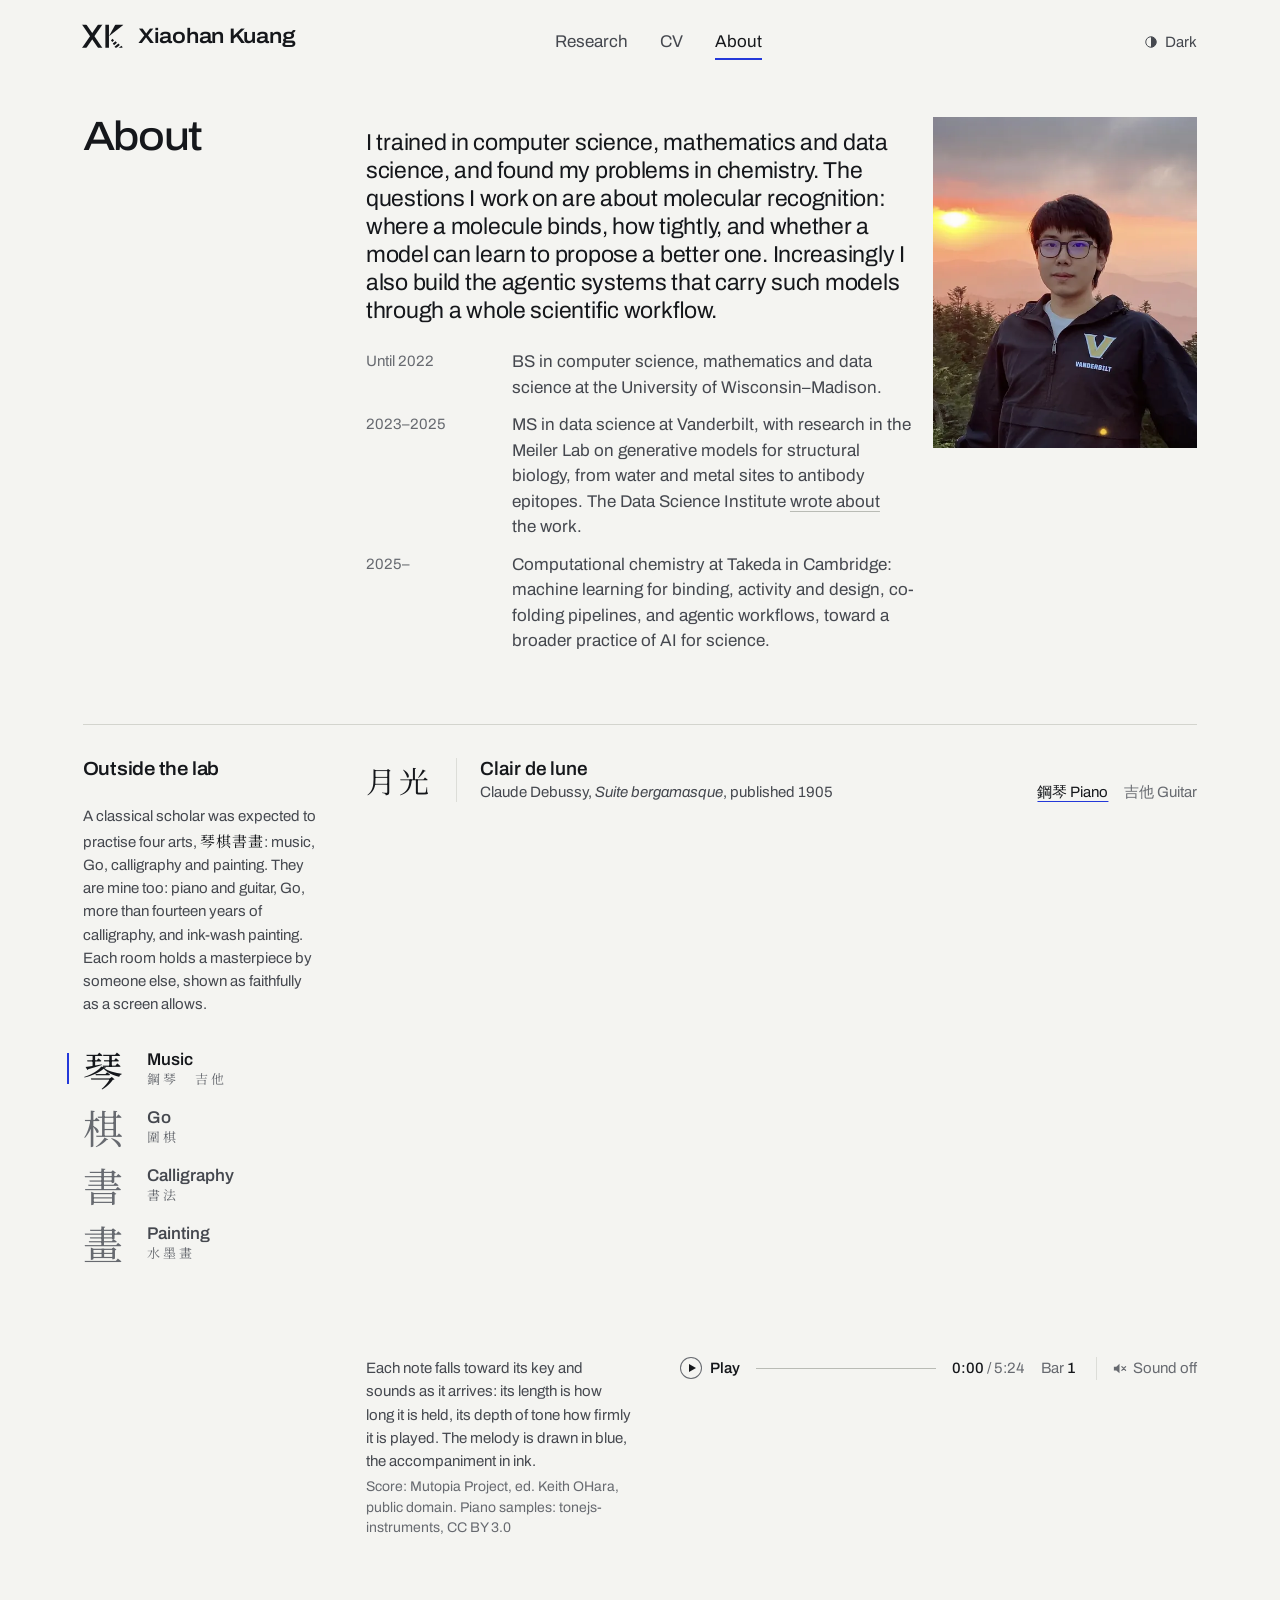
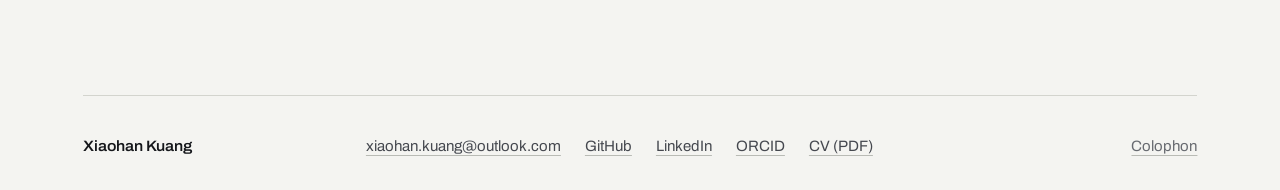
==== about/index.html @ 318b1294 "Redesign the site: editorial layout, research figures, and the 琴棋書畫 collection - Home: statement, cu" ====
<!doctype html>
<html lang="en">
<head>
<meta charset="utf-8">
<meta name="viewport" content="width=device-width, initial-scale=1">
<title>About · Xiaohan Kuang</title>
<meta name="description" content="About Xiaohan Kuang: from computer science and mathematics to computational chemistry and AI for science, and the arts outside the lab.">
<link rel="canonical" href="https://kuangxh9.github.io/about/">
<meta name="theme-color" content="#f4f4f1" media="(prefers-color-scheme: light)">
<meta name="theme-color" content="#101113" media="(prefers-color-scheme: dark)">
<meta property="og:type" content="website">
<meta property="og:title" content="About · Xiaohan Kuang">
<meta property="og:description" content="About Xiaohan Kuang: from computer science and mathematics to computational chemistry and AI for science, and the arts outside the lab.">
<meta property="og:url" content="https://kuangxh9.github.io/about/">
<meta property="og:image" content="https://kuangxh9.github.io/assets/img/og.png">
<meta name="twitter:card" content="summary_large_image">
<link rel="icon" href="../assets/img/favicon.svg" type="image/svg+xml">
<link rel="icon" href="../assets/img/favicon.ico" sizes="any">
<link rel="apple-touch-icon" href="../assets/img/apple-touch-icon.png">
<script>
  (function () {
    var q = /[?&]theme=(light|dark)/.exec(location.search), t = q && q[1];
    try { t = t || localStorage.getItem('theme'); } catch (e) {}
    if (t === 'light' || t === 'dark') document.documentElement.dataset.theme = t;
    if (!matchMedia('(prefers-reduced-motion: reduce)').matches) document.documentElement.classList.add('js-motion');
    setTimeout(function () { document.documentElement.classList.add('is-ready'); }, 1200);
  })();
</script>
<link rel="preconnect" href="https://fonts.googleapis.com">
<link rel="preconnect" href="https://fonts.gstatic.com" crossorigin>
<link rel="stylesheet" href="https://fonts.googleapis.com/css2?family=Archivo:ital,wdth,wght@0,62..125,100..900;1,62..125,100..900&display=swap">
<link rel="stylesheet" href="https://fonts.googleapis.com/css2?family=Noto+Serif+TC:wght@400;600&display=swap&text=%E3%80%80%E4%B9%8B%E4%BA%AD%E4%BA%BA%E4%BB%96%E5%85%89%E5%90%89%E5%9B%9B%E5%9B%9E%E5%9C%8D%E5%9C%96%E5%A2%A8%E5%A4%A7%E5%AE%AE%E5%AF%8C%E5%B1%80%E5%B1%85%E5%B1%B1%E5%B8%83%E5%BA%8F%E6%86%B6%E6%88%B0%E6%8B%89%E6%98%A5%E6%9B%B8%E6%9C%88%E6%A3%8B%E6%A9%9F%E6%B0%B4%E6%B3%95%E7%88%BE%E7%90%B4%E7%95%AB%E7%9A%84%E7%AC%AC%E7%BD%95%E8%80%B3%E8%98%AD%E8%B5%A4%E9%8B%BC%E9%98%BF%E9%9B%86">
<link rel="stylesheet" href="../assets/css/site.css">
</head>
<body class="page-about">
<a class="skip" href="#main">Skip to content</a>

<header class="site-header grid">
  <p class="site-name"><a class="brand" href="../"><svg class="mark" viewBox="0 0 32 24" aria-hidden="true" focusable="false"><clipPath id="xk-cut"><rect x="0" y="4.0" width="40" height="16.0"/></clipPath><g clip-path="url(#xk-cut)"><line class="mark-stroke" pathLength="1" style="--o:0" x1="1.87" y1="2.35" x2="15.13" y2="21.65" stroke-width="2.5"/><line class="mark-stroke" pathLength="1" style="--o:1" x1="15.13" y1="2.35" x2="1.87" y2="21.65" stroke-width="2.5"/><line class="mark-stroke" pathLength="1" style="--o:2" x1="18.90" y1="2.00" x2="18.90" y2="22.00" stroke-width="2.5"/><path class="mark-wedge" style="--o:3;transform-origin:20.15px 12.00px" d="M20.15 12.00 L30.28 4.08 L26.32 0.72Z"/><line class="mark-rung" style="--r:0" x1="22.00" y1="15.38" x2="23.19" y2="14.38" stroke-width="1.45"/><line class="mark-rung" style="--r:1" x1="23.23" y1="17.64" x2="25.22" y2="15.96" stroke-width="1.45"/><line class="mark-rung" style="--r:2" x1="24.47" y1="19.90" x2="27.24" y2="17.54" stroke-width="1.45"/><line class="mark-rung" style="--r:3" x1="25.70" y1="22.15" x2="29.27" y2="19.13" stroke-width="1.45"/></g></svg><span>Xiaohan Kuang</span></a></p>
  <nav class="site-nav" aria-label="Primary">
    <a href="../research/">Research</a>
    <a href="../cv/">CV</a>
    <a href="../about/" aria-current="page">About<span class="nav-mark" aria-hidden="true"></span></a>
  </nav>
  <div class="site-tools">
    <button class="theme-btn" type="button" data-theme-toggle aria-pressed="false">
      <svg viewBox="0 0 16 16" aria-hidden="true"><circle cx="8" cy="8" r="7" fill="none" stroke="currentColor" stroke-width="1.3"/><path d="M8 1a7 7 0 0 1 0 14z" fill="currentColor"/></svg>
      <span data-theme-label>Dark</span>
    </button>
  </div>
</header>

<main id="main">
  <section class="page-head grid">
    <h1 class="page-title">About</h1>
    <div class="page-intro">
      <p>I trained in computer science, mathematics and data science, and found my problems in chemistry. The questions I work on are about molecular recognition: where a molecule binds, how tightly, and whether a model can learn to propose a better one. Increasingly I also build the agentic systems that carry such models through a whole scientific workflow.</p>
      <ol class="path">
        <li><span class="tnum">Until 2022</span><p>BS in computer science, mathematics and data science at the University of Wisconsin–Madison.</p></li>
        <li><span class="tnum">2023–2025</span><p>MS in data science at Vanderbilt, with research in the Meiler Lab on generative models for structural biology, from water and metal sites to antibody epitopes. The Data Science Institute <a class="ln" href="https://www.vanderbilt.edu/datascience/2024/10/03/vanderbilt-data-science-postdoctoral-fellows-push-the-boundaries-of-generative-ai-in-protein-science/">wrote about</a> the work.</p></li>
        <li><span class="tnum">2025–</span><p>Computational chemistry at Takeda in Cambridge: machine learning for binding, activity and design, co-folding pipelines, and agentic workflows, toward a broader practice of AI for science.</p></li>
      </ol>
    </div>
    <div class="page-aside">
      <picture>
        <source type="image/webp" srcset="../assets/img/portrait-480.webp 480w, ../assets/img/portrait-960.webp 960w" sizes="(max-width: 860px) 220px, 300px">
        <img class="portrait" src="../assets/img/portrait-480.jpg" srcset="../assets/img/portrait-480.jpg 480w, ../assets/img/portrait-960.jpg 960w" sizes="(max-width: 860px) 220px, 300px" width="480" height="600" alt="Xiaohan Kuang outdoors on a mountain ridge at sunset" decoding="async">
      </picture>
    </div>
  </section>

  <section class="exhibit grid" id="practice" data-exhibit data-base="../assets/" aria-labelledby="h-ex">
    <div class="ex-side">
      <h2 class="section-label" id="h-ex">Outside the lab</h2>
      <p class="ex-intro">A classical scholar was expected to practise four arts, <span lang="zh-Hant" class="zh">琴棋書畫</span>: music, Go, calligraphy and painting. They are mine too: piano and guitar, Go, more than fourteen years of calligraphy, and ink-wash painting. Each room holds a masterpiece by someone else, shown as faithfully as a screen allows.</p>
      <div class="ex-tabs" role="tablist" aria-label="Four arts" aria-orientation="vertical">
        <button type="button" class="ex-tab" role="tab" id="tab-qin" data-chapter="qin" aria-controls="ch-qin" aria-selected="false" tabindex="-1">
          <span class="ex-ch" lang="zh-Hant">琴</span><span class="ex-en"><b>Music</b><small lang="zh-Hant">鋼琴　吉他</small></span>
        </button>
        <button type="button" class="ex-tab" role="tab" id="tab-qi" data-chapter="qi" aria-controls="ch-qi" aria-selected="false" tabindex="-1">
          <span class="ex-ch" lang="zh-Hant">棋</span><span class="ex-en"><b>Go</b><small lang="zh-Hant">圍棋</small></span>
        </button>
        <button type="button" class="ex-tab" role="tab" id="tab-shu" data-chapter="shu" aria-controls="ch-shu" aria-selected="false" tabindex="-1">
          <span class="ex-ch" lang="zh-Hant">書</span><span class="ex-en"><b>Calligraphy</b><small lang="zh-Hant">書法</small></span>
        </button>
        <button type="button" class="ex-tab" role="tab" id="tab-hua" data-chapter="hua" aria-controls="ch-hua" aria-selected="false" tabindex="-1">
          <span class="ex-ch" lang="zh-Hant">畫</span><span class="ex-en"><b>Painting</b><small lang="zh-Hant">水墨畫</small></span>
        </button>
      </div>
    </div>
    <div class="ex-rooms">
      <div class="ex-chapter" id="ch-qin" role="tabpanel" aria-labelledby="tab-qin" data-chapter-panel="qin">
        <article class="room" id="room-piano" data-room="piano" data-src="clair.json">
          <header class="room-head">
            <h3 class="rh-zh" lang="zh-Hant">月光</h3>
            <div class="rh-en"><p class="rh-title">Clair de lune</p><p class="rh-maker">Claude Debussy, <i>Suite bergamasque</i>, published 1905</p></div>
            <p class="rh-switch"><button type="button" class="ctl" data-instrument="room-piano" aria-pressed="true">鋼琴 Piano</button><button type="button" class="ctl" data-instrument="room-guitar" aria-pressed="false">吉他 Guitar</button></p>
          </header>
          <div class="plate music-plate"><canvas tabindex="0" role="img" aria-label="Clair de lune as falling notes: each note descends toward its key on a piano keyboard and sounds as it arrives."></canvas></div>
          <footer class="room-foot">
            <div class="label"><p class="label-text">Each note falls toward its key and sounds as it arrives: its length is how long it is held, its depth of tone how firmly it is played. The melody is drawn in blue, the accompaniment in ink.</p><p class="label-credit">Score: Mutopia Project, ed. Keith OHara, public domain. Piano samples: tonejs-instruments, CC BY 3.0</p></div>
            <div class="rf-ctl"><div class="transport tnum"><button type="button" class="play" data-act="play" aria-pressed="false"><span class="play-icon" aria-hidden="true"></span><span data-play-label>Play</span></button><span class="scrub" data-act="seek" role="slider" tabindex="0" aria-label="Position in the piece" aria-valuemin="0" aria-valuemax="100" aria-valuenow="0"><span class="scrub-fill"></span></span><span class="time"><b data-out="time">0:00</b> / <span data-out="total">0:00</span></span><span class="bar">Bar <b data-out="bar">1</b></span><button type="button" class="sound-btn" data-sound aria-pressed="false"><svg viewBox="0 0 16 16" aria-hidden="true"><path class="spk" d="M2 6h2.6L8 3v10L4.6 10H2z"/><path class="wave" d="M10.4 5.6a3.4 3.4 0 0 1 0 4.8M12.2 3.8a6 6 0 0 1 0 8.4"/><path class="off" d="M10.5 6l4 4m0-4l-4 4"/></svg><span data-sound-label>Sound off</span></button></div><p class="sound-state" data-out="sound" aria-live="polite"></p></div>
          </footer>
        </article>
        <article class="room" id="room-guitar" data-room="guitar" data-src="recuerdos.json">
          <header class="room-head">
            <h3 class="rh-zh" lang="zh-Hant">阿爾罕布拉宮的回憶</h3>
            <div class="rh-en"><p class="rh-title">Recuerdos de la Alhambra</p><p class="rh-maker">Francisco Tárrega, 1896</p></div>
            <p class="rh-switch"><button type="button" class="ctl" data-instrument="room-piano" aria-pressed="false">鋼琴 Piano</button><button type="button" class="ctl" data-instrument="room-guitar" aria-pressed="true">吉他 Guitar</button></p>
          </header>
          <div class="plate music-plate"><canvas tabindex="0" role="img" aria-label="Recuerdos de la Alhambra played on a drawn classical guitar: fingertips press the computed frets, plucked strings vibrate, and the tremolo runs along the treble strings."></canvas></div>
          <footer class="room-foot">
            <div class="label"><p class="label-text">A study in tremolo: the thumb plays the bass while three fingers repeat each melody note, so one line seems to sustain. Each pluck runs along its string toward the fret, and the sounding length vibrates. The fingering shown is computed from the notes by a simple model of the left hand; it is not Tárrega’s own.</p><p class="label-credit">Score: Mutopia Project, ed. Stewart Holmes, CC BY-SA 3.0. Guitar samples: tonejs-instruments, CC BY 3.0</p></div>
            <div class="rf-ctl"><div class="transport tnum"><button type="button" class="play" data-act="play" aria-pressed="false"><span class="play-icon" aria-hidden="true"></span><span data-play-label>Play</span></button><span class="scrub" data-act="seek" role="slider" tabindex="0" aria-label="Position in the piece" aria-valuemin="0" aria-valuemax="100" aria-valuenow="0"><span class="scrub-fill"></span></span><span class="time"><b data-out="time">0:00</b> / <span data-out="total">0:00</span></span><span class="bar">Bar <b data-out="bar">1</b></span><button type="button" class="sound-btn" data-sound aria-pressed="false"><svg viewBox="0 0 16 16" aria-hidden="true"><path class="spk" d="M2 6h2.6L8 3v10L4.6 10H2z"/><path class="wave" d="M10.4 5.6a3.4 3.4 0 0 1 0 4.8M12.2 3.8a6 6 0 0 1 0 8.4"/><path class="off" d="M10.5 6l4 4m0-4l-4 4"/></svg><span data-sound-label>Sound off</span></button></div><p class="sound-state" data-out="sound" aria-live="polite"></p></div>
          </footer>
        </article>
      </div>
      <div class="ex-chapter" id="ch-qi" role="tabpanel" aria-labelledby="tab-qi" data-chapter-panel="qi">
        <article class="room go-room" id="room-lee" data-room="go" data-go data-src="../assets/art/go-lee-sedol-alphago-4.json">
          <header class="room-head">
            <h3 class="rh-zh" lang="zh-Hant">人機大戰　第四局</h3>
            <div class="rh-en"><p class="rh-title">Lee Sedol vs AlphaGo, game four</p><p class="rh-maker">Seoul, 13 March 2016. Lee Sedol, White, wins by resignation</p></div>
            <p class="rh-switch"><button type="button" class="ctl" data-instrument="room-lee" aria-pressed="true">2016</button><button type="button" class="ctl" data-instrument="room-shusaku" aria-pressed="false">1846</button></p>
          </header>
          <div class="plate"><canvas tabindex="0" role="img" aria-label="Lee Sedol vs AlphaGo, game four, replayed move by move with each side's influence painted as ink wash. Arrow keys step through the moves."></canvas>
            <div class="go-side" data-go-side><p class="go-story">AlphaGo had won the first three games. On move 78 Lee Sedol played a wedge the program had judged most unlikely; this became the only game a human won in the match.</p><p class="go-note" data-go-note aria-live="polite"></p></div></div>
          <footer class="room-foot">
            <div class="label"><p class="label-text"></p><p class="label-credit">Game record: A. Brouwer’s go archive</p></div>
            <div class="rf-ctl"><div class="transport tnum"><button type="button" class="play" data-go-act="play" aria-pressed="false"><span class="play-icon" aria-hidden="true"></span><span data-play-label>Play</span></button><button type="button" class="ctl" data-go-act="prev">Back</button><button type="button" class="ctl" data-go-act="next">Forward</button><button type="button" class="ctl" data-go-act="key">Move 78</button><span class="time">Move <b data-go-out="move">0</b></span><button type="button" class="sound-btn" data-sound aria-pressed="false"><svg viewBox="0 0 16 16" aria-hidden="true"><path class="spk" d="M2 6h2.6L8 3v10L4.6 10H2z"/><path class="wave" d="M10.4 5.6a3.4 3.4 0 0 1 0 4.8M12.2 3.8a6 6 0 0 1 0 8.4"/><path class="off" d="M10.5 6l4 4m0-4l-4 4"/></svg><span data-sound-label>Sound off</span></button></div></div>
          </footer>
        </article>
        <article class="room go-room" id="room-shusaku" data-room="go" data-go data-src="../assets/art/go-shusaku-gennan-1846.json">
          <header class="room-head">
            <h3 class="rh-zh" lang="zh-Hant">耳赤之局</h3>
            <div class="rh-en"><p class="rh-title">The ear-reddening game</p><p class="rh-maker">Osaka, 1846. Honinbo Shusaku, Black, wins by two points</p></div>
            <p class="rh-switch"><button type="button" class="ctl" data-instrument="room-lee" aria-pressed="false">2016</button><button type="button" class="ctl" data-instrument="room-shusaku" aria-pressed="true">1846</button></p>
          </header>
          <div class="plate"><canvas tabindex="0" role="img" aria-label="The ear-reddening game, replayed move by move with each side's influence painted as ink wash. Arrow keys step through the moves."></canvas>
            <div class="go-side" data-go-side><p class="go-story">Seventeen-year-old Shusaku against Inoue Gennan Inseki. After move 127 a doctor watching noticed Gennan’s ears flush red, and took it as the moment the game turned.</p><p class="go-note" data-go-note aria-live="polite"></p></div></div>
          <footer class="room-foot">
            <div class="label"><p class="label-text"></p><p class="label-credit">Game record: A. Brouwer’s go archive</p></div>
            <div class="rf-ctl"><div class="transport tnum"><button type="button" class="play" data-go-act="play" aria-pressed="false"><span class="play-icon" aria-hidden="true"></span><span data-play-label>Play</span></button><button type="button" class="ctl" data-go-act="prev">Back</button><button type="button" class="ctl" data-go-act="next">Forward</button><button type="button" class="ctl" data-go-act="key">Move 127</button><span class="time">Move <b data-go-out="move">0</b></span><button type="button" class="sound-btn" data-sound aria-pressed="false"><svg viewBox="0 0 16 16" aria-hidden="true"><path class="spk" d="M2 6h2.6L8 3v10L4.6 10H2z"/><path class="wave" d="M10.4 5.6a3.4 3.4 0 0 1 0 4.8M12.2 3.8a6 6 0 0 1 0 8.4"/><path class="off" d="M10.5 6l4 4m0-4l-4 4"/></svg><span data-sound-label>Sound off</span></button></div></div>
          </footer>
        </article>
      </div>
      <div class="ex-chapter" id="ch-shu" role="tabpanel" aria-labelledby="tab-shu" data-chapter-panel="shu">
        <article class="room scroll-room" id="room-lanting" data-room="scroll" data-drift="false">
          <header class="room-head">
            <h3 class="rh-zh" lang="zh-Hant">蘭亭集序</h3>
            <div class="rh-en"><p class="rh-title">Preface to the Orchid Pavilion Poems</p><p class="rh-maker">Wang Xizhi, 353; Tang dynasty tracing copy</p></div>
            
          </header>
          <div class="plate scroll-plate" tabindex="0" role="img" aria-label="Preface to the Orchid Pavilion Poems. Drag, or use the arrow keys, to move along the scroll; hover for a closer look.">
            <div class="scroll-strip"><img src="../assets/art/lanting.jpg" width="3354" height="1100" alt="" loading="lazy" decoding="async" draggable="false"></div>
            <div class="lens" aria-hidden="true"></div>
          </div>
          <footer class="room-foot">
            <div class="label"><p class="label-text">Wang Xizhi’s own sheet, written at a spring gathering in 353, has not survived. This tracing, the Shenlong copy traditionally attributed to Feng Chengsu at the Tang court, is generally held to be the closest to his hand: it keeps even his corrections.</p><p class="label-credit">Palace Museum, Beijing. Public domain, via Wikimedia Commons</p></div>
            <div class="rf-ctl"><p class="rf-hint">Hover to look closely.</p></div>
          </footer>
        </article>
      </div>
      <div class="ex-chapter" id="ch-hua" role="tabpanel" aria-labelledby="tab-hua" data-chapter-panel="hua">
        <article class="room scroll-room is-long" id="room-fuchun" data-room="scroll" data-drift="true">
          <header class="room-head">
            <h3 class="rh-zh" lang="zh-Hant">富春山居圖</h3>
            <div class="rh-en"><p class="rh-title">Dwelling in the Fuchun Mountains</p><p class="rh-maker">Huang Gongwang, 1347–1350; the Master Wuyong scroll</p></div>
            
          </header>
          <div class="plate scroll-plate" tabindex="0" role="img" aria-label="Dwelling in the Fuchun Mountains. Drag, or use the arrow keys, to move along the scroll; hover for a closer look.">
            <div class="scroll-strip"><img src="../assets/art/fuchun.jpg" width="18584" height="640" alt="" loading="lazy" decoding="async" draggable="false"></div>
            <div class="lens" aria-hidden="true"></div>
          </div>
          <div class="minimap" aria-hidden="true" style="aspect-ratio:18584/640"><img src="../assets/art/fuchun.jpg" alt="" loading="lazy" decoding="async" draggable="false"><span class="mini-window"></span></div>
          <footer class="room-foot">
            <div class="label"><p class="label-text">Huang Gongwang painted the scroll over three or four years, finishing it around the age of eighty. In 1650 a dying collector ordered it burned; his nephew pulled it from the fire in two pieces. The longer, shown here, is in Taipei; the shorter, <i>The Remaining Mountain</i>, is in Hangzhou.</p><p class="label-credit">National Palace Museum, Taipei. Public domain, via Wikimedia Commons</p></div>
            <div class="rf-ctl"><p class="rf-hint">Drag to unroll, or use the strip above. Hover to look closely.</p></div>
          </footer>
        </article>
      </div>
    </div>
  </section>

</main>

<footer class="site-foot grid">
  <p class="c1">Xiaohan Kuang</p>
  <p class="c2">
    <a class="ln" href="mailto:xiaohan.kuang@outlook.com">xiaohan.kuang@outlook.com</a>
    <a class="ln" href="https://github.com/kuangxh9">GitHub</a>
    <a class="ln" href="https://www.linkedin.com/in/xiaohan-kuang-39a508216/">LinkedIn</a>
    <a class="ln" href="https://orcid.org/0009-0001-9781-1509">ORCID</a>
    <a class="ln" href="../assets/file/xiaohan_kuang_cv.pdf">CV (PDF)</a>
  </p>
  <details class="c3 colophon">
    <summary>Colophon</summary>
    <div class="colophon-body">
      <p>Set in Archivo, a grotesque with a variable width axis, on a twelve-column grid, with Noto Serif TC for Chinese. One accent, the blue of an electron-density map. The mark is an X beside a K drawn as a stereocentre: its stem is two bonds in the plane of the page, its arms a solid wedge and a hashed wedge; it is set out by <code>tools/monogram.py</code>. The landscape on the home page is invented; the sampler is ordinary annealed Langevin dynamics. Molecules are drawn from RDKit coordinates. Every animation shares one curve, a quick start and a long release. Press G to see the grid.</p>
      <p>Updated November 2026.</p>
    </div>
  </details>
</footer>

<script src="../assets/js/site.js" defer></script>
<script src="../assets/js/exhibit.js" defer></script>
<script src="../assets/js/go.js" defer></script>
</body>
</html>
---- assets/css/site.css ----
/* ==========================================================================
   Xiaohan Kuang — site styles

   · One family, Archivo (variable width + weight); Noto Serif SC only for
     the four characters 琴棋书画. Width is an expressive axis: names and
     titles run wide, text stays at 100%.
   · Six type roles: display, title, head, body, small, meta.
   · Space on a 4px base. Hierarchy comes from weight, colour and position,
     not from rules: the site uses almost no dividers.
   · Four inks (all text ≥ 4.5:1), one accent: the blue of an electron-density
     map.
   · One motion curve (fast start, long release) and one motion idea: things
     come into focus, the way ink settles or a sample is denoised.
   ========================================================================== */

/* ---------- Tokens ---------- */
:root {
  --paper:  #f4f4f1;
  --ink:    #15171b;   /* 16.3:1 */
  --ink-2:  #45484f;   /*  8.3:1  secondary text */
  --ink-3:  #676a70;   /*  4.9:1  labels, metadata */
  --rule:   #dcddd8;
  --divider: #d3d4ce;   /* hairline dividers between sections and groups */
  --rule-2: #b9bbb5;
  --wash:   #e8e9e4;
  --accent: #2338d9;   /*  7.2:1 */

  --font: "Archivo", ui-sans-serif, system-ui, -apple-system, "Segoe UI", sans-serif;
  --cjk: "Noto Serif SC", "Source Han Serif SC", "Songti SC", "SimSun", serif;
  --cjk-tc: "Noto Serif TC", "Source Han Serif TC", "Songti TC", "PMingLiU", serif;

  --fs-meta:    14px;
  --fs-small:   15px;
  --fs-body:    17px;
  --fs-head:    clamp(19px, 1.1vw, 21px);
  --fs-title:   clamp(23px, 1.55vw, 29px);
  --fs-display: clamp(40px, 3.2vw, 58px);

  --lh-meta: 1.4; --lh-small: 1.45; --lh-body: 1.5; --lh-head: 1.28; --lh-title: 1.22; --lh-display: .96;

  --s1: 4px; --s2: 8px; --s3: 12px; --s4: 16px; --s5: 24px; --s6: 32px; --s7: 48px; --s8: 64px;
  --m: clamp(20px, 6.45vw, 128px);      /* the page gutter: 124px at 1920, 93 at 1440, 25 on a phone */
  --g: clamp(16px, 1.45vw, 28px);
  --section: clamp(36px, 4.4vh, 52px);

  --ease-settle: cubic-bezier(.16, 1, .3, 1);    /* quick start, long release */
  --ease-in:     cubic-bezier(.5, 0, .75, 0);
  --ease-std:    cubic-bezier(.4, 0, .2, 1);
  --t-micro: 160ms; --t-ui: 320ms; --t-reveal: 1000ms; --stagger: 45ms;

  color-scheme: light;
}
@media (prefers-color-scheme: dark) {
  :root:not([data-theme="light"]) {
    --paper: #101113; --ink: #e7e7e2; --ink-2: #b0b3b8; --ink-3: #8f9399;
    --rule: #26282c; --rule-2: #44474c; --wash: #1a1c1f; --accent: #8a9cff; --divider: #2e3135;
    color-scheme: dark;
  }
}
:root[data-theme="dark"] {
  --paper: #101113; --ink: #e7e7e2; --ink-2: #b0b3b8; --ink-3: #8f9399;
  --rule: #26282c; --rule-2: #44474c; --wash: #1a1c1f; --accent: #8a9cff; --divider: #2e3135;
  color-scheme: dark;
}

/* ---------- Base ---------- */
*, *::before, *::after { box-sizing: border-box; }
html { -webkit-text-size-adjust: 100%; text-size-adjust: 100%; }
@media (prefers-reduced-motion: no-preference) { html { scroll-behavior: smooth; } }
[id] { scroll-margin-top: var(--s5); }
body {
  margin: 0; background: var(--paper); color: var(--ink);
  font-family: var(--font); font-size: var(--fs-body); line-height: var(--lh-body);
  font-weight: 400; font-stretch: 100%;
  font-kerning: normal; font-feature-settings: "kern", "liga";
  -webkit-font-smoothing: antialiased; -moz-osx-font-smoothing: grayscale;
  text-rendering: optimizeLegibility;
}
h1, h2, h3, h4, p, ul, ol, dl, dd, figure, blockquote, pre { margin: 0; }
h1, h2, h3, h4 { font-weight: inherit; font-size: inherit; text-wrap: balance; }
p, li, dd, figcaption { text-wrap: pretty; }
ul, ol { padding: 0; list-style: none; }
img, svg, canvas { display: block; max-width: 100%; }
button { font: inherit; color: inherit; }
i, em { font-style: italic; }
::selection { background: var(--accent); color: var(--paper); }
.tnum { font-variant-numeric: tabular-nums; }
.nw { white-space: nowrap; }
.cjk, .cjk-inline { font-family: var(--cjk); font-weight: 400; }
.vh { position: absolute !important; width: 1px; height: 1px; overflow: hidden; clip: rect(0 0 0 0); clip-path: inset(50%); white-space: nowrap; }

/* Links and text buttons: one treatment. At rest a quiet underline; on hover
   it takes the accent and lifts a little toward the word. */
a { color: inherit; }
.ln, .ctl {
  text-decoration-line: underline; text-decoration-thickness: 1px;
  text-underline-offset: .26em; text-decoration-color: var(--rule-2);
  transition: color var(--t-micro) var(--ease-std), text-decoration-color var(--t-micro) var(--ease-std),
              text-underline-offset var(--t-ui) var(--ease-settle);
}
.ln:hover, .ctl:hover { color: var(--accent); text-decoration-color: currentColor; text-underline-offset: .17em; }
.ln--quiet { text-decoration-color: transparent; }
.ln--quiet:hover { text-decoration-color: currentColor; }
.ctl {
  appearance: none; background: none; border: 0; padding: 0; cursor: pointer;
  color: var(--ink-2); font-size: var(--fs-small);
}
.ctl:active { transform: translateY(1px); }
:focus-visible { outline: 2px solid var(--accent); outline-offset: 3px; border-radius: 1px; }

.skip {
  position: absolute; left: var(--m); top: var(--s2); z-index: 10;
  padding: var(--s2) var(--s3); background: var(--ink); color: var(--paper);
  transform: translateY(-160%); transition: transform var(--t-ui) var(--ease-settle);
}
.skip:focus { transform: none; }

/* ---------- Grid ---------- */
.grid { display: grid; grid-template-columns: repeat(12, minmax(0, 1fr)); column-gap: var(--g); padding-inline: var(--m); }
.grid-overlay { position: fixed; inset: 0; z-index: 50; pointer-events: none; opacity: 0; transition: opacity var(--t-ui) var(--ease-std); }
.grid-overlay.is-on { opacity: 1; }
.grid-overlay i { background: color-mix(in srgb, var(--accent) 6%, transparent); border-inline: 1px solid color-mix(in srgb, var(--accent) 22%, transparent); }

/* ---------- Header ---------- */
.site-header { view-transition-name: site-header; position: relative; align-items: center; padding-block: var(--s5) var(--s3); }
.site-name { grid-column: 1 / span 5; font-size: 21px; line-height: 1.2; font-weight: 600; font-stretch: 110%; letter-spacing: -.014em; }
.brand { display: inline-flex; align-items: center; gap: 12px; text-decoration: none; }
/* the mark: X, and a K drawn as a stereocentre (stem in the plane, a solid
   wedge and a hashed wedge for arms, leaving one point). 32 × 24, ink only. */
/* 46 × 34.5: the mark's ink is 23px tall against the name's 15px capitals; its left ink edge sits on the gutter */
.mark { width: 46px; height: 34.5px; margin-block: -8px; margin-left: -2.5px; flex: none; overflow: visible; }
.mark-stroke, .mark-rung { stroke: currentColor; fill: none; }
.mark-wedge { fill: currentColor; }
/* on hover the mark is drawn as by hand: the X and the stem traced in writing
   order, the wedge grown out of the stereocentre, then the hash, rung by rung */
.brand.is-writing .mark-stroke { stroke-dasharray: 1; animation: mark-draw 300ms var(--ease-std) both; animation-delay: calc(var(--o) * 170ms); }
.brand.is-writing .mark-wedge { animation: mark-grow 420ms var(--ease-settle) 540ms both; }
.brand.is-writing .mark-rung { animation: mark-rung 220ms var(--ease-std) both; animation-delay: calc(640ms + var(--r) * 75ms); }
@keyframes mark-draw { from { stroke-dashoffset: 1; } to { stroke-dashoffset: 0; } }
@keyframes mark-grow { from { transform: scale(0); } to { transform: scale(1); } }
@keyframes mark-rung { from { opacity: 0; } to { opacity: 1; } }
.brand span { transition: color var(--t-micro) var(--ease-std); }
.brand:hover span { color: var(--ink-2); }
.site-nav { grid-column: 6 / span 5; position: relative; display: flex; gap: var(--s6); }
.site-nav a { position: relative; text-decoration: none; color: var(--ink-2); transition: color var(--t-micro) var(--ease-std); }
.site-nav a:hover, .site-nav a[aria-current="page"] { color: var(--ink); }
.nav-hover {
  position: absolute; left: 0; bottom: -5px; height: 1px; width: 0;
  background: var(--ink); pointer-events: none; opacity: 0;
  transition: transform 460ms var(--ease-settle), width 460ms var(--ease-settle), opacity var(--t-ui) var(--ease-std);
}
.nav-hover.is-on { opacity: 1; }
.nav-mark { view-transition-name: nav-mark; position: absolute; left: 0; right: 0; bottom: -5px; height: 2px; background: var(--accent); }
.site-tools { grid-column: 11 / span 2; justify-self: end; display: flex; align-items: baseline; }
.theme-btn {
  appearance: none; background: none; border: 0; padding: 0; cursor: pointer;
  display: inline-flex; align-items: baseline; gap: var(--s2);
  color: var(--ink-2); font-size: var(--fs-small); transition: color var(--t-micro) var(--ease-std);
}
.theme-btn:hover { color: var(--ink); }
.theme-btn svg { width: 12px; height: 12px; align-self: center; transition: transform 700ms var(--ease-settle); }
:root[data-theme="dark"] .theme-btn svg { transform: rotate(180deg); }
@media (prefers-color-scheme: dark) { :root:not([data-theme="light"]) .theme-btn svg { transform: rotate(180deg); } }

/* ---------- Shared parts ---------- */
.kicker { font-size: var(--fs-meta); line-height: var(--lh-meta); color: var(--ink-3); font-weight: 400; margin-bottom: var(--s3); }
.fig-bar {
  display: flex; justify-content: space-between; align-items: baseline; gap: var(--s4); flex-wrap: wrap;
  font-size: var(--fs-small); line-height: var(--lh-small); color: var(--ink-2);
  padding-bottom: var(--s3);
}
.readout { display: flex; gap: var(--s5); white-space: nowrap; }
.readout b { font-weight: 500; color: var(--ink); }
.fig-ctl { display: flex; gap: var(--s5); }
.hint { font-size: var(--fs-meta); color: var(--ink-3); }
.fig-cap {
  display: grid; grid-template-columns: minmax(10em, 2fr) 5fr; gap: var(--s1) var(--g);
  padding-top: var(--s3);
  font-size: var(--fs-small); line-height: var(--lh-small); color: var(--ink-2);
}
.fig-cap b { color: var(--ink); font-weight: 560; }

/* ---------- Home ---------- */
.home { min-height: 100vh; min-height: 100svh; display: grid; grid-template-rows: auto 1fr; }
.home-main { padding-block: clamp(16px, 3vh, 36px) clamp(14px, 2.4vh, 28px); min-height: 0; }
/* the left column reads top to bottom: statement, work, background; contact closes it */
.intro {
  grid-column: 1 / span 5; min-width: 0;
  display: flex; flex-direction: column; gap: 0;
}
.intro > .focus, .intro > .background { margin-top: clamp(26px, 3.4vh, 36px); padding-top: clamp(20px, 2.6vh, 26px); border-top: 1px solid var(--divider); }
.lede {
  font-size: clamp(26px, min(1.8vw, 3.6vh), 34px); line-height: 1.17; letter-spacing: -.018em;
  font-weight: 400; text-wrap: balance;
}
.lede .w { display: inline-block; }

.focus-list { display: grid; grid-template-columns: 1fr 1fr; gap: var(--s5) var(--g); }
.focus .kicker { margin-bottom: 0; }
.focus-list li { display: grid; gap: 5px; align-content: start; }
.focus-list b { font-size: var(--fs-head); line-height: var(--lh-head); font-weight: 560; font-stretch: 104%; letter-spacing: -.01em; }
.focus-list span { font-size: 16px; line-height: 1.48; color: var(--ink-2); }
.focus-more { margin-top: var(--s1); font-size: var(--fs-small); }

.focus { display: grid; gap: var(--s3); }
/* background on the same two columns as the work above it */
.background { display: grid; grid-template-columns: 1fr 1fr; gap: var(--s5) var(--g); }
.bg-row dt { font-size: var(--fs-meta); line-height: var(--lh-meta); color: var(--ink-3); margin-bottom: 3px; }
.bg-row dd { font-size: 16px; line-height: 1.48; color: var(--ink-2); }
.bg-row dd b { color: var(--ink); font-weight: 520; }
.contact { display: flex; flex-wrap: wrap; gap: 0 var(--s4); }

/* Fig. 1: title line, plot, caption; all hang from the plot's y-axis and end at its right edge */
.fig { grid-column: 6 / span 7; display: grid; grid-template-rows: auto minmax(0, 1fr) auto; min-height: 0; min-width: 0; }
.fig .fig-bar, .fig .fig-cap { padding-inline: var(--axis-l, 44px) var(--axis-r, 16px); }
.fig-title { font-size: var(--fs-small); color: var(--ink); font-weight: 560; }
.fig-no { color: var(--ink-3); font-weight: 400; margin-right: var(--s3); }
.legend {
  position: absolute; left: calc(var(--axis-l, 44px) + 14px); top: 10px; display: flex; gap: var(--s4);
  font-size: var(--fs-meta); color: var(--ink-3); pointer-events: none;
}
.legend b { color: var(--ink-2); font-weight: 500; }
.fig .fig-cap { display: grid; grid-template-columns: minmax(0, 1fr) auto; gap: var(--s2) var(--s7); align-items: start; }
.cap-text { max-width: 76ch; color: var(--ink-2); }
.cap-side { display: grid; gap: var(--s2); justify-items: end; text-align: right; max-width: 26em; font-size: var(--fs-meta); line-height: 1.45; color: var(--ink-3); }
.cap-note { text-wrap: balance; }
.cap-use { display: grid; gap: 2px; }
.cap-use b { color: var(--ink); font-weight: 560; margin-right: .2em; }
.stage { position: relative; min-height: 320px; touch-action: manipulation; cursor: crosshair; }
.stage canvas { position: absolute; inset: 0; width: 100%; height: 100%; }
.stage canvas:focus-visible { outline-offset: -2px; }
.probe {
  position: absolute; top: var(--s3); right: var(--axis-r, 16px);
  font-size: var(--fs-small); line-height: var(--lh-small); color: var(--ink-2); text-align: right;
  pointer-events: none; opacity: 0; transform: translateY(-3px);
  transition: opacity var(--t-micro) var(--ease-std), transform var(--t-ui) var(--ease-settle);
}
.probe.is-on { opacity: 1; transform: none; }
.probe b { color: var(--accent); font-weight: 560; }

/* ---------- Inner pages ---------- */
.page-head { padding-block: clamp(28px, 5vh, 56px) clamp(20px, 3.4vh, 36px); row-gap: var(--s5); align-items: baseline; }
.page-title {
  grid-column: 1 / span 3;
  font-size: var(--fs-display); line-height: var(--lh-display);
  font-weight: 500; font-stretch: 112%; letter-spacing: -.032em;
}
.page-intro {
  grid-column: 4 / span 6;
  font-size: var(--fs-title); line-height: var(--lh-title); letter-spacing: -.012em;
  text-wrap: pretty;
}
.intro-sub { margin-top: var(--s4); max-width: 64ch; font-size: var(--fs-head); line-height: 1.45; letter-spacing: -.004em; color: var(--ink-2); }
.page-aside { grid-column: 10 / span 3; align-self: start; font-size: var(--fs-small); line-height: var(--lh-small); color: var(--ink-2); }
.page-aside .portrait { width: 100%; height: auto; max-width: 280px; margin-left: auto; aspect-ratio: 4 / 5; object-fit: cover; background: var(--wash); }

/* Research and CV: the title, and under it the page index, on the left;
   the lede beside the title and the supporting paragraph beside the index */
.page-research .page-head, .page-cv .page-head { row-gap: var(--s5); }
.page-research .page-intro, .page-cv .page-intro { grid-column: 4 / span 7; grid-row: 1; }
.page-index { grid-column: 1 / span 3; grid-row: 2; align-self: start; font-size: var(--fs-small); line-height: 1.5; }
.page-index ol { display: grid; gap: 1px; }
.page-index li { display: flex; align-items: baseline; gap: var(--s2); }
.page-index a { color: var(--ink); text-decoration: none; transition: color var(--t-micro) var(--ease-std); }
.page-index a:hover { color: var(--accent); }
.page-index li span { font-size: var(--fs-meta); color: var(--ink-3); }
.index-foot { margin-top: var(--s3); color: var(--ink-3); }
.page-research .intro-sub { grid-column: 4 / span 7; grid-row: 2; margin-top: 0; max-width: none; }   /* the same measure as the lede above it */
/* the CV has no supporting paragraph: its index runs as one line under the intro, the PDF at its end */
.page-cv .page-index { grid-column: 4 / span 7; display: flex; flex-wrap: wrap; justify-content: space-between; align-items: baseline; gap: var(--s2) var(--s6); }
.page-cv .page-index ol { display: flex; flex-wrap: wrap; gap: var(--s2) var(--s6); }
.page-cv .index-foot { margin-top: 0; }
.toc li { display: flex; justify-content: space-between; align-items: baseline; gap: var(--s4); padding-block: 3px; color: var(--ink); }
.toc li span { font-size: var(--fs-meta); color: var(--ink-3); }
.toc-foot { margin-top: var(--s3); }

/* About: the path sits under the intro, set small */
.path { margin-top: var(--s5); display: grid; gap: var(--s3); font-size: var(--fs-body); line-height: var(--lh-body); letter-spacing: 0; color: var(--ink-2); }
.path li { display: grid; grid-template-columns: 7.5em 1fr; gap: var(--g); }
.path li span { color: var(--ink-3); font-size: var(--fs-small); padding-top: 1px; }

.section { padding-block: var(--section) 0; }
.section::before, .exhibit::before, .site-foot::before {
  content: ""; grid-column: 1 / -1; height: 1px; background: var(--divider); margin-bottom: var(--s6);
}
.section-label {
  grid-column: 1 / span 3; align-self: start;
  font-size: var(--fs-head); line-height: var(--lh-head);
  font-weight: 580; font-stretch: 106%; letter-spacing: -.012em;
}
.section-label small {
  display: block; margin-top: 2px;
  font-size: var(--fs-meta); line-height: var(--lh-meta); font-weight: 400; font-stretch: 100%; letter-spacing: 0; color: var(--ink-3);
}
@media (min-width: 1201px) { .section-label { position: sticky; top: var(--s5); } }
.section-body { grid-column: 4 / span 9; display: grid; grid-template-columns: subgrid; row-gap: var(--s5); align-content: start; }
.section-lead { grid-column: 2 / span 6; font-size: var(--fs-head); line-height: 1.42; letter-spacing: -.006em; color: var(--ink); }

/* A ledger row on the page grid: date | main | side */
.row { grid-column: 1 / -1; display: grid; grid-template-columns: subgrid; align-items: baseline; }
.row-date { grid-column: 1 / span 1; font-size: var(--fs-small); line-height: var(--lh-small); color: var(--ink-3); font-variant-numeric: tabular-nums; }
.row-main { grid-column: 2 / span 6; min-width: 0; }
.row-main--wide { grid-column: 2 / span 7; min-width: 0; }
.row-side { grid-column: 8 / span 2; font-size: var(--fs-small); line-height: var(--lh-small); color: var(--ink-3); }
.row h3 { font-weight: 580; line-height: 1.35; }
.row .org { color: var(--ink-2); }
.row h3 + p, .row h3 + .org, .row .org + p { margin-top: 2px; }
.row .bul { margin-top: var(--s2); color: var(--ink); }
.row .bul li { position: relative; padding-left: var(--s5); }
.row .bul li + li { margin-top: var(--s1); }
.row .bul li::before { content: ""; position: absolute; left: 0; top: .74em; width: var(--s3); height: 1px; background: var(--ink-3); }
.links-inline { display: flex; flex-wrap: wrap; gap: 2px var(--s4); margin-top: var(--s2); font-size: var(--fs-small); line-height: var(--lh-small); }
.meta { display: grid; gap: var(--s2); }
.meta dt { font-size: var(--fs-meta); line-height: var(--lh-meta); color: var(--ink-3); }
.meta dd { color: var(--ink-2); }

/* Threads: schematic | text | method */
.section-body:has(> .thread) { row-gap: 0; }
.thread { align-items: start; padding-block: var(--s6); }
.thread:first-child { padding-top: 0; }
.thread + .thread { border-top: 1px solid var(--divider); }
.thread { grid-template-columns: 300px minmax(0, 1fr); column-gap: 56px; }     /* figure | text, one text edge for all five */
.thread .schem-wrap { grid-column: 1; padding-top: var(--schem-top, 6px); }
.thread .row-main { grid-column: 2; max-width: 72ch; }
.row-meta { margin-top: var(--s3) !important; font-size: var(--fs-small); line-height: var(--lh-small); color: var(--ink-3); }
.thread h3 { font-size: var(--fs-head); line-height: var(--lh-head); font-weight: 560; letter-spacing: -.01em; }
.thread .row-main p { margin-top: var(--s1); }
.thread .row-side { padding-top: 4px; }
.compact .row-main p { color: var(--ink-2); }

.schem { max-width: 100%; height: auto; overflow: visible; color: var(--ink); }
.schem .k  { stroke: currentColor; fill: none; stroke-width: 1.15; vector-effect: non-scaling-stroke; }
.schem .kf { fill: currentColor; }
.schem .a  { fill: var(--accent); }
.schem .as { stroke: var(--accent); fill: none; stroke-width: 1.3; vector-effect: non-scaling-stroke; }
.schem .f  { stroke: var(--ink-3); fill: none; stroke-width: 1; stroke-dasharray: 2 3; vector-effect: non-scaling-stroke; }
.schem .lab { font: 400 10px var(--font); fill: var(--ink-3); }
.schem .atom { font: 450 11.5px var(--font); fill: var(--ink); }
.schem .atom-a { font: 450 11.5px var(--font); fill: var(--accent); }
.schem text { font-kerning: normal; }
.schem .depth { opacity: .32; }
.schem .bar { stroke: var(--ink); stroke-width: 4; stroke-linecap: round; fill: none; vector-effect: non-scaling-stroke; }
.schem .bar.a { stroke: var(--accent); }
.schem .lane { stroke: var(--rule-2); stroke-dasharray: 1 3; }
.schem .step { stroke-width: 1; }
.schem .fail { stroke: var(--ink-3); stroke-width: 1.2; }
.schem .trace-head { stroke: var(--accent); stroke-width: 1; vector-effect: non-scaling-stroke; opacity: 0; }
.schem .cf-back { stroke-linejoin: round; stroke-width: 1.2; }
.schem .cf-ribbon { fill: var(--paper); stroke-linejoin: round; stroke-width: 1.1; transition: opacity 200ms; }

/* Publications */
.pub h3 { font-weight: 560; }
.pub .au { margin-top: 3px; font-size: var(--fs-small); line-height: var(--lh-small); color: var(--ink-2); }
.pub .au strong { color: var(--ink); font-weight: 620; }
.pub .ve { color: var(--ink-3); margin-left: .35em; }
.pub .ve i { color: var(--ink-2); }
.pub-note .row-main--wide { display: flex; flex-wrap: wrap; gap: 2px var(--s5); font-size: var(--fs-small); }
.skills dt { color: var(--ink); font-weight: 560; font-size: var(--fs-small); }
.skills dd { color: var(--ink-2); }

/* ---------- 琴棋書畫: the collection ---------- */
.zh, .ex-ch, .rh-zh, .ex-en small { font-family: var(--cjk-tc); font-weight: 400; }
.exhibit { padding-block: var(--section) 0; align-items: start; }
/* the sidebar keeps a gutter and a half from the work */
.ex-side { grid-column: 1 / span 3; display: grid; gap: var(--s5); align-content: start; padding-right: calc(var(--g) * 1.5); }
.ex-side > * { grid-column: 1 / -1; }
.ex-side .section-label { position: static; }
@media (min-width: 1201px) { .ex-side { position: sticky; top: var(--s5); } }
.ex-intro { font-size: var(--fs-small); line-height: 1.55; color: var(--ink-2); max-width: 46ch; }
.ex-intro .zh { color: var(--ink); letter-spacing: .08em; }
.ex-tabs { display: grid; gap: 2px; margin-inline-start: calc(var(--s4) * -1); }
.ex-tab {
  position: relative; appearance: none; background: none; border: 0; cursor: pointer; text-align: left;
  display: grid; grid-template-columns: 52px 1fr; align-items: center; gap: var(--s3);
  padding: 6px 0 6px var(--s4); color: var(--ink-3);
}
.ex-tab::before {
  content: ""; position: absolute; left: 0; top: 22%; bottom: 22%; width: 2px; background: var(--accent);
  transform: scaleY(0); transition: transform 560ms var(--ease-settle);
}
.ex-tab[aria-selected="true"]::before { transform: scaleY(1); }
.ex-ch { font-size: 40px; line-height: 1.1; color: var(--ink-3); transition: color var(--t-ui) var(--ease-std); }
.ex-en { display: grid; line-height: 1.3; }
.ex-en b { font-weight: 560; color: var(--ink-2); transition: color var(--t-ui) var(--ease-std); }
.ex-en small { font-size: 13px; color: var(--ink-3); letter-spacing: .24em; }
.ex-tab:hover .ex-ch, .ex-tab:hover .ex-en b, .ex-tab[aria-selected="true"] .ex-ch, .ex-tab[aria-selected="true"] .ex-en b { color: var(--ink); }

/* every room sits in the same cell: the page never re-lays out when the
   room changes, and the work cross-fades in place */
.ex-rooms { grid-column: 4 / span 9; min-width: 0; display: grid; }
.ex-chapter { grid-area: 1 / 1; display: grid; min-width: 0; }
.room { grid-area: 1 / 1; min-width: 0; display: grid; gap: var(--s4); align-content: start; }
.room { opacity: 1; visibility: visible; transition: opacity 300ms var(--ease-settle) 30ms, visibility 0s linear 0s; }
.ex-chapter:not(.is-current) .room, .room:not(.is-current) {
  opacity: 0; visibility: hidden; pointer-events: none;
  transition: opacity 240ms var(--ease-std), visibility 0s linear 240ms;
}

/* title line: the Chinese title, then the English title over its maker */
.room-head { display: grid; grid-template-columns: auto minmax(0, 1fr) auto; align-items: center; gap: 0 var(--s5); min-height: 46px; }
.rh-zh { font-size: 30px; line-height: 1; letter-spacing: .1em; color: var(--ink); white-space: nowrap; }
.rh-en { display: grid; gap: 1px; min-width: 0; padding-left: var(--s5); box-shadow: inset 1px 0 0 var(--rule); }
.rh-title { font-size: var(--fs-head); line-height: 1.2; font-weight: 560; letter-spacing: -.01em; }
.rh-maker { font-size: var(--fs-small); line-height: 1.35; color: var(--ink-2); }
.rh-switch { display: flex; gap: var(--s4); font-size: var(--fs-small); align-self: end; }
.rh-switch .ctl { color: var(--ink-3); text-decoration-color: transparent; }
.rh-switch .ctl[aria-pressed="true"] { color: var(--ink); text-decoration-color: var(--accent); }

/* the label beneath: what the work is, then where it is from; controls to the right */
.room-foot { display: grid; grid-template-columns: minmax(0, 1fr) auto; gap: var(--s3) var(--s7); align-items: start; }
.label { display: grid; gap: var(--s1); max-width: 78ch; }
.label-text { font-size: var(--fs-small); line-height: 1.55; color: var(--ink-2); }
.label-text:empty { display: none; }
.label-credit { font-size: var(--fs-meta); line-height: 1.45; color: var(--ink-3); }
.rf-ctl { display: grid; justify-items: end; gap: 6px; text-align: right; }
.rf-hint { font-size: var(--fs-meta); color: var(--ink-3); white-space: nowrap; }
.sound-state { font-size: var(--fs-meta); color: var(--accent); }
.sound-state:empty { display: none; }

/* transport: play, a hairline you can drag, the time, the sound */
.transport { display: flex; align-items: center; gap: var(--s4); font-size: var(--fs-small); color: var(--ink-3); white-space: nowrap; }
.transport b { color: var(--ink); font-weight: 500; }
.play {
  appearance: none; background: none; border: 0; padding: 0; cursor: pointer; color: var(--ink);
  display: inline-flex; align-items: center; gap: var(--s2); font: inherit; font-weight: 560;
}
.play-icon { position: relative; width: 22px; height: 22px; border-radius: 50%; box-shadow: inset 0 0 0 1px var(--ink-3); transition: box-shadow var(--t-ui) var(--ease-std); }
.play-icon::before {
  content: ""; position: absolute; left: 8.5px; top: 6.5px; width: 0; height: 0;
  border-left: 7px solid currentColor; border-top: 4.5px solid transparent; border-bottom: 4.5px solid transparent;
}
.play.is-playing .play-icon::before { left: 7.5px; top: 7px; width: 7px; height: 8px; border: 0; border-left: 2px solid currentColor; border-right: 2px solid currentColor; box-sizing: border-box; }
.play:hover .play-icon { box-shadow: inset 0 0 0 1px var(--accent); }
.play:hover { color: var(--accent); }
.transport .ctl { font-size: var(--fs-small); }
.scrub { position: relative; width: 180px; height: 18px; cursor: pointer; display: block; }
.scrub::before { content: ""; position: absolute; left: 0; right: 0; top: 50%; height: 1px; background: var(--rule-2); }
.scrub-fill { position: absolute; left: 0; right: 0; top: calc(50% - 0.5px); height: 2px; background: var(--accent); transform-origin: 0 50%; transform: scaleX(0); }
.sound-btn {
  appearance: none; background: none; border: 0; padding: 0 0 0 var(--s4); margin-left: var(--s1); cursor: pointer;
  display: inline-flex; align-items: center; gap: 6px; font: inherit; color: var(--ink-3);
  box-shadow: inset 1px 0 0 var(--rule); transition: color var(--t-micro) var(--ease-std);
}
.sound-btn svg { width: 15px; height: 15px; overflow: visible; }
.sound-btn .spk { fill: currentColor; }
.sound-btn .wave, .sound-btn .off { fill: none; stroke: currentColor; stroke-width: 1.3; stroke-linecap: round; }
.sound-btn .wave { opacity: 0; transition: opacity var(--t-ui) var(--ease-std); }
.sound-btn.is-on { color: var(--ink); }
.sound-btn.is-on .wave { opacity: 1; }
.sound-btn.is-on .off { opacity: 0; }
.sound-btn:hover { color: var(--accent); }

/* one plate height for every room, so the work changes but the frame does not */
.plate { --plate-h: clamp(380px, 58vh, 600px); position: relative; height: var(--plate-h); width: 100%; }
.plate canvas { position: absolute; inset: 0; width: 100%; height: 100%; touch-action: manipulation; }
.music-plate canvas { cursor: pointer; }

/* 棋: the commentary hangs under the balance chart */
.go-side { position: absolute; display: grid; gap: var(--s4); }
.go-side.is-stacked { position: static; margin-top: var(--s4); }
.go-story { font-size: var(--fs-small); line-height: 1.55; color: var(--ink-2); max-width: 62ch; }
.go-note {
  font-size: var(--fs-small); line-height: 1.55; color: var(--ink-2); max-width: 62ch;
  opacity: 0; transform: translateY(6px); transition: opacity 600ms var(--ease-settle), transform 800ms var(--ease-settle);
}
.go-note.is-on { opacity: 1; transform: none; }
.go-note b { color: var(--accent); font-weight: 560; }

/* handscrolls */
.scroll-plate { overflow: hidden; cursor: grab; touch-action: pan-y; background: var(--wash); }
.scroll-room.is-long .scroll-plate { height: calc(var(--plate-h) - var(--mini-h, 48px) - var(--s4)); }
.scroll-plate.is-drag { cursor: grabbing; }
.scroll-strip { position: absolute; top: 0; left: 0; height: 100%; will-change: transform; }
.scroll-strip img { display: block; max-width: none; user-select: none; -webkit-user-drag: none; pointer-events: none; }
.js-motion .scroll-plate:not(.is-revealed):not(.is-revealing) .scroll-strip { opacity: 0; }
.scroll-plate.is-revealing .scroll-strip { animation: unroll 2400ms var(--ease-settle) both; }
@keyframes unroll {                       /* a handscroll opens from the right */
  from { clip-path: inset(0 0 0 100%); opacity: .4; }
  50%  { opacity: 1; }
  to   { clip-path: inset(0 0 0 0); opacity: 1; }
}
.lens {
  position: absolute; left: 0; top: 0; width: 220px; height: 220px; border-radius: 50%;
  background-repeat: no-repeat; background-color: var(--paper); pointer-events: none;
  box-shadow: 0 0 0 1px var(--rule-2), 0 10px 30px -12px rgb(0 0 0 / .35);
  opacity: 0; transition: opacity var(--t-ui) var(--ease-std);
}
.lens.is-on { opacity: 1; }
/* the whole scroll in true proportion; what is outside the view is veiled */
.minimap { position: relative; width: 100%; overflow: hidden; cursor: pointer; touch-action: none; }
.minimap img { display: block; width: 100%; height: 100%; }
.mini-window {
  position: absolute; top: 0; bottom: 0; left: 0; pointer-events: none;
  box-shadow: 0 0 0 1px var(--accent), 0 0 0 100vw color-mix(in srgb, var(--paper) 58%, transparent);
}
.minimap:hover .mini-window, .minimap.is-drag .mini-window { box-shadow: 0 0 0 1.5px var(--accent), 0 0 0 100vw color-mix(in srgb, var(--paper) 46%, transparent); }

/* ---------- 404 ---------- */
.nf { padding-block: clamp(48px, 12vh, 140px); row-gap: var(--s7); align-items: start; }
.nf-pdb { grid-column: 1 / span 5; padding-top: var(--s3); font: 400 var(--fs-small)/1.65 ui-monospace, "SF Mono", Menlo, Consolas, monospace; color: var(--ink-2); white-space: pre; overflow-x: auto; }
.nf-text { grid-column: 7 / span 6; display: grid; gap: var(--s4); }
.nf-text > * { grid-column: auto; }
.caret { display: inline-block; width: .6em; height: 1.1em; margin-left: 1px; vertical-align: -.2em; background: var(--accent); }
.caret.is-idle { animation: blink 1060ms steps(1, end) infinite; }
@keyframes blink { 50% { opacity: 0; } }

/* ---------- Footer ---------- */
.site-foot { margin-top: var(--s8); padding-block: 0 var(--s6); font-size: var(--fs-small); line-height: var(--lh-small); color: var(--ink-2); row-gap: var(--s2); align-items: baseline; }
.site-foot .c1 { grid-column: 1 / span 3; color: var(--ink); font-weight: 580; font-stretch: 106%; }
.site-foot .c2 { grid-column: 4 / span 6; display: flex; flex-wrap: wrap; gap: 2px var(--s5); }
.site-foot .c3 { grid-column: 10 / span 3; text-align: right; color: var(--ink-3); }
.colophon summary { display: inline; cursor: pointer; list-style: none; color: var(--ink-3); text-decoration: underline; text-decoration-color: var(--rule-2); text-underline-offset: .26em; }
.colophon summary::-webkit-details-marker { display: none; }
.colophon summary:hover { color: var(--accent); }
.colophon[open] { grid-column: 4 / -1; }
.colophon-body { display: grid; gap: var(--s2); margin-top: var(--s3); text-align: left; max-width: 74ch; margin-left: auto; color: var(--ink-2); }
.colophon-body code { font: inherit; color: var(--ink); }

/* ---------- Motion: things come into focus ---------- */
@keyframes focus-in {
  from { opacity: 0; filter: blur(8px); transform: translateY(.14em); }
  55%  { opacity: 1; }
  to   { opacity: 1; filter: blur(0); transform: none; }
}
@keyframes rise-in {
  from { opacity: 0; filter: blur(5px); transform: translateY(10px); }
  to   { opacity: 1; filter: blur(0); transform: none; }
}

/* home: the statement focuses word by word, then the rest rises in */
.js-motion .lede .w, .js-motion .intro-rest, .js-motion .bg-row { opacity: 0; }
.js-motion.is-ready .lede .w { animation: focus-in 1150ms var(--ease-settle) both; animation-delay: calc(60ms + var(--i, 0) * 32ms); }
.js-motion.is-ready .intro-rest { animation: rise-in 1000ms var(--ease-settle) 560ms both; }
.js-motion.is-ready .bg-row { animation: rise-in 1000ms var(--ease-settle) both; animation-delay: calc(760ms + var(--i, 0) * 70ms); }

/* inner pages: the head on load, rows the first time their section is seen */
.js-motion .page-head > * { opacity: 0; }
.js-motion.is-ready .page-head > * { animation: rise-in 1000ms var(--ease-settle) both; }
.js-motion.is-ready .page-head > :nth-child(2) { animation-delay: 80ms; }
.js-motion.is-ready .page-head > :nth-child(3) { animation-delay: 160ms; }
.js-motion [data-reveal] .rv, .js-motion [data-reveal] .section-label { opacity: 0; transform: translateY(10px); filter: blur(5px); }
.js-motion [data-reveal].is-in .rv, .js-motion [data-reveal].is-in .section-label {
  opacity: 1; transform: none; filter: blur(0);
  transition: opacity 800ms var(--ease-settle), transform var(--t-reveal) var(--ease-settle), filter 900ms var(--ease-settle);
  transition-delay: calc(var(--i, 0) * var(--stagger));
}

/* schematics: parts start displaced and settle into place */
.js-motion .schem .s { transform: translate(var(--dx, 0px), var(--dy, 0px)); opacity: .2; }
.js-motion .is-settled .schem .s {
  transform: none; opacity: 1;
  transition: transform 1400ms var(--ease-settle), opacity 700ms var(--ease-std);
  transition-delay: calc(var(--i, 0) * 16ms);
}
.js-motion .schem .late { opacity: 0; }
.js-motion .is-settled .schem .late { opacity: 1; transition: opacity 600ms var(--ease-std) 850ms; }

/* page transitions: the old page loses focus, the new one comes into it */
@view-transition { navigation: auto; }
main { view-transition-name: main; }
::view-transition-old(main) { animation: vt-out 260ms var(--ease-in) both; }
::view-transition-new(main) { animation: vt-in 760ms var(--ease-settle) 80ms both; }
::view-transition-group(nav-mark) { animation-duration: 620ms; animation-timing-function: var(--ease-settle); }
@keyframes vt-out { to { opacity: 0; filter: blur(4px); transform: translateY(-4px); } }
@keyframes vt-in  { from { opacity: 0; filter: blur(6px); transform: translateY(8px); } }
::view-transition-old(root), ::view-transition-new(root) { animation-duration: 420ms; animation-timing-function: var(--ease-std); }

@media (prefers-reduced-motion: reduce) {
  *, *::before, *::after { transition-duration: 1ms !important; animation-duration: 1ms !important; animation-delay: 0ms !important; }
  ::view-transition-group(*), ::view-transition-old(*), ::view-transition-new(*) { animation: none !important; }
}

/* ---------- Responsive ---------- */
@media (min-width: 861px) and (max-height: 860px) {
  .lede { font-size: clamp(23px, min(1.7vw, 3.4vh), 32px); }
  .intro { gap: var(--s4); }
  .focus-list { gap: var(--s3) var(--g); }
  .focus-list span, .bg-row dd { font-size: var(--fs-small); }
  .focus-list b { font-size: var(--fs-body); }
  .focus-more { margin-top: var(--s2); }
  .fig-cap { font-size: var(--fs-meta); }
  .background { gap: var(--s3) var(--g); }
  .intro > .focus, .intro > .background { margin-top: var(--s4); padding-top: var(--s4); }
  .bg-row dt { margin-bottom: 1px; }
}
@media (max-width: 1200px) {
  .intro { grid-column: 1 / span 6; }
  .fig { grid-column: 7 / span 6; }
  .focus-list { grid-template-columns: 1fr; gap: var(--s3); }
  .site-nav { grid-column: 7 / span 4; }
  .page-title { grid-column: 1 / -1; }
  .page-intro, .page-research .page-intro, .page-cv .page-intro, .page-index { grid-column: 1 / -1; grid-row: auto; }
  .page-aside { grid-column: 9 / span 4; }
  .section-label { grid-column: 1 / -1; margin-bottom: var(--s3); }
  .section-body { grid-column: 1 / -1; }
  .section-lead { grid-column: 3 / span 8; }
  .row-date { grid-column: 1 / span 2; }
  .row-main { grid-column: 3 / span 7; }
  .row-side { grid-column: 10 / span 3; }
  .row-main--wide { grid-column: 3 / span 10; }
  .thread { grid-template-columns: 260px minmax(0, 1fr); column-gap: var(--s6); }
  .ex-side { grid-column: 1 / -1; }
  .ex-tabs { grid-template-columns: repeat(4, auto); justify-content: start; gap: var(--s5); margin-inline-start: 0; }
  .ex-rooms { grid-column: 1 / -1; margin-top: var(--s5); }
  .room-foot { grid-template-columns: 1fr; }
  .rf-ctl { justify-items: start; text-align: left; }
  .fig .fig-cap { grid-template-columns: 1fr; }
  .cap-side { justify-items: start; text-align: left; }
  .page-index { grid-column: 1 / -1; grid-row: auto; }
  .page-index ol { display: flex; flex-wrap: wrap; gap: 2px var(--s5); }
  .page-research .intro-sub { grid-column: 1 / -1; grid-row: auto; }
}
@media (max-width: 860px) {
  :root { --fs-body: 16.5px; --section: var(--s7); }
  .site-name { grid-column: 1 / span 7; }
  .site-tools { grid-column: 8 / span 5; grid-row: 1; }
  .site-nav { grid-column: 1 / -1; grid-row: 2; margin-top: var(--s3); gap: var(--s5); }
  .site-header { padding-block: var(--s4); }
  .site-name { font-size: 19px; }
  .mark { width: 40px; height: 30px; margin-block: -6px; }
  .home { min-height: 0; }
  .home-main { row-gap: var(--s6); }
  .intro { display: contents; }
  .lede { grid-column: 1 / -1; order: 1; font-size: clamp(27px, 7vw, 40px); }
  .fig { grid-column: 1 / -1; order: 2; }
  .intro-rest { grid-column: 1 / -1; order: 3; }
  .background { grid-column: 1 / -1; order: 4; }
  .intro { padding-right: 0; }
  .focus-list { grid-template-columns: 1fr 1fr; gap: var(--s4) var(--g); }
  .stage { min-height: 0; aspect-ratio: 4 / 5; }
  .readout { gap: var(--s4); }
  .probe { display: none; }
  .page-head { align-items: start; }
  .page-intro, .page-aside, .page-research .page-intro, .page-cv .page-intro, .page-index { grid-column: 1 / -1; }
  .page-aside .portrait { margin-left: 0; max-width: 220px; }
  .row { align-items: start; }
  .row-date, .row-main, .row-side, .row-main--wide, .thread .schem-wrap, .thread .row-main, .thread .row-side, .section-lead { grid-column: 1 / -1; }
  .thread { grid-template-columns: minmax(0, 1fr); }
  .row-date { margin-bottom: 2px; }
  .row-side { margin-top: var(--s2); }
  .thread .schem-wrap { max-width: 200px; margin-bottom: var(--s2); }
  .ex-tabs { grid-template-columns: repeat(4, 1fr); gap: var(--s2); }
  .ex-tab { grid-template-columns: 1fr; gap: 2px; padding: var(--s2) 0 var(--s2) var(--s3); }
  .ex-en small { display: none; }
  .plate { --plate-h: min(110vw, 62vh); }
  .go-room .plate { height: auto; }
  .go-room .plate canvas { position: relative; aspect-ratio: 1; height: auto; }
  .room-foot { grid-template-columns: 1fr; }
  .rf-ctl { justify-items: start; text-align: left; }
  .transport { flex-wrap: wrap; row-gap: var(--s2); }
  .room-head { grid-template-columns: 1fr; row-gap: var(--s2); }
  .rh-zh { font-size: 24px; }
  .rh-en { padding-left: 0; box-shadow: none; }
  .ex-side { padding-right: 0; }
  .rh-switch { grid-column: 1 / -1; margin-top: var(--s2); }
  .scrub { width: 120px; }
  .nf-pdb, .nf-text { grid-column: 1 / -1; }
  .site-foot .c1, .site-foot .c2, .site-foot .c3 { grid-column: 1 / -1; text-align: left; }
  .intro > .focus, .intro > .background { margin-top: 0; padding-top: var(--s5); }
  .path li { grid-template-columns: 1fr; gap: 0; }
}
@media (max-width: 560px) {
  .focus-list { grid-template-columns: 1fr; }
  .background { grid-template-columns: 1fr; }
  .fig-bar { flex-direction: column; gap: var(--s2); }
  .fig-ctl { gap: var(--s4); }
}

/* ---------- Print: the CV page prints as a CV ---------- */
@media print {
  @page { margin: 16mm 14mm; }
  :root { --paper: #fff; --ink: #000; --ink-2: #333; --ink-3: #555; --rule: #ccc; --rule-2: #999; --accent: #000; }
  body { background: #fff; color: #000; font-size: 10pt; }
  .site-nav, .site-tools, .fig, .skip, .page-aside, .site-foot .c3, .grid-overlay, .exhibit { display: none !important; }
  .js-motion .page-head > *, .js-motion [data-reveal] .rv, .js-motion [data-reveal] .section-label { opacity: 1 !important; transform: none !important; filter: none !important; animation: none !important; }
  .site-header { padding-block: 0 4mm; }
  .page-head { padding-block: 0 5mm; }
  .page-title { font-size: 22pt; }
  .page-intro { font-size: 12pt; grid-column: 4 / -1; }
  .section { padding-block: 4mm 0; }
  .section-label { position: static; font-size: 11pt; }
  .row { break-inside: avoid; }
  .section-body { row-gap: 3mm; }
  .site-foot { margin-top: 6mm; padding-block: 4mm 0; }
  .site-foot .c2 a::after { content: " (" attr(href) ")"; color: #555; }
  a { text-decoration: none !important; }
}
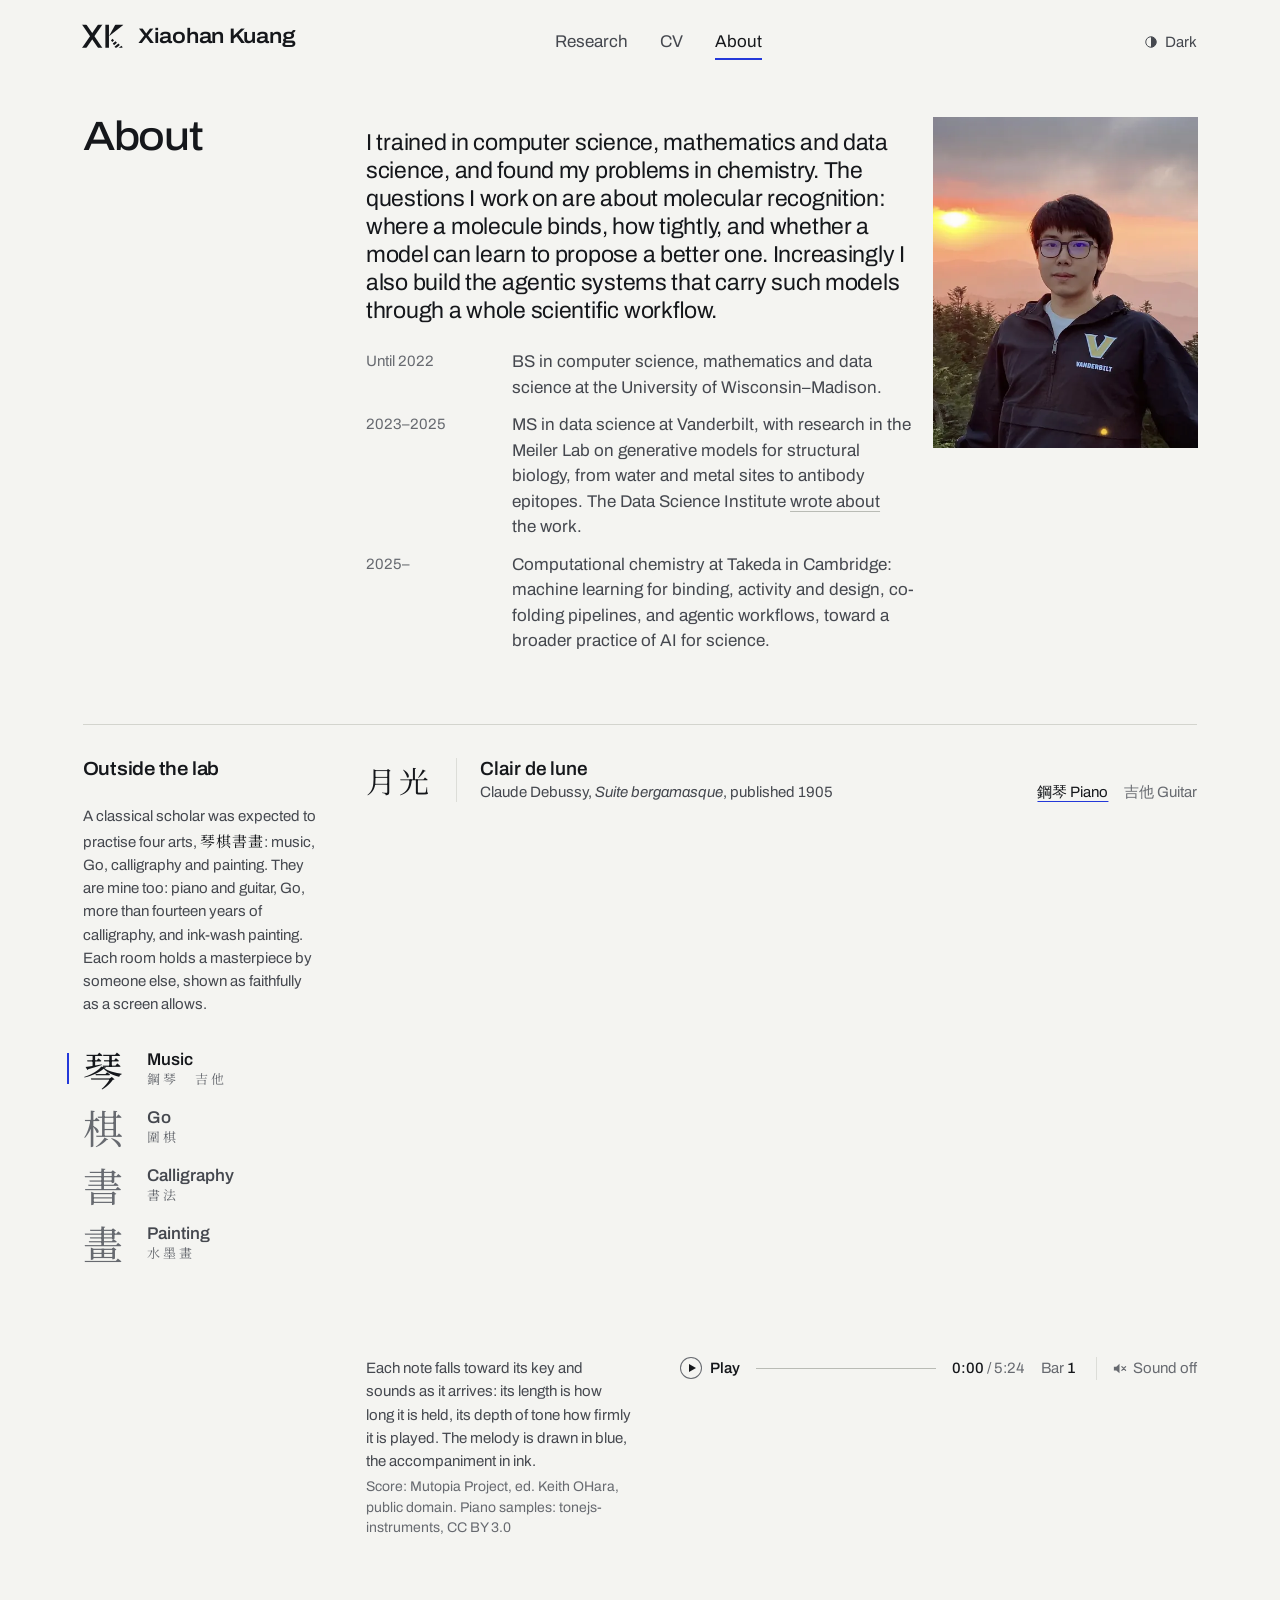
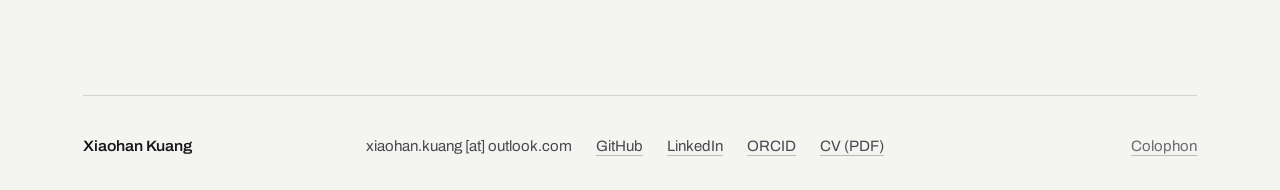
==== commit 4df955ba: "Switch on the visitor map; smoother page transitions; email written out - Visitor footprint: counter" ====
--- a/about/index.html
+++ b/about/index.html
@@ -5,6 +5,7 @@
 <meta name="viewport" content="width=device-width, initial-scale=1">
 <title>About · Xiaohan Kuang</title>
 <meta name="description" content="About Xiaohan Kuang: from computer science and mathematics to computational chemistry and AI for science, and the arts outside the lab.">
+<meta name="xk-stats" content="https://kuangxh9-stats.kuangxh9.workers.dev">
 <link rel="canonical" href="https://kuangxh9.github.io/about/">
 <meta name="theme-color" content="#f4f4f1" media="(prefers-color-scheme: light)">
 <meta name="theme-color" content="#101113" media="(prefers-color-scheme: dark)">
@@ -24,6 +25,8 @@
     if (t === 'light' || t === 'dark') document.documentElement.dataset.theme = t;
     if (!matchMedia('(prefers-reduced-motion: reduce)').matches) document.documentElement.classList.add('js-motion');
     setTimeout(function () { document.documentElement.classList.add('is-ready'); }, 1200);
+    // heavy start-up work waits until the incoming page transition has finished
+    window.__revealed = new Promise(function (r) { if (!('onpagereveal' in window)) return r(); addEventListener('pagereveal', function (e) { var vt = e.viewTransition; if (vt) { vt.ready.catch(function () {}); vt.finished.then(r, r); } else r(); }, { once: true }); setTimeout(r, 1500); });
   })();
 </script>
 <link rel="preconnect" href="https://fonts.googleapis.com">
@@ -186,7 +189,7 @@
 <footer class="site-foot grid">
   <p class="c1">Xiaohan Kuang</p>
   <p class="c2">
-    <a class="ln" href="mailto:xiaohan.kuang@outlook.com">xiaohan.kuang@outlook.com</a>
+    <span class="email">xiaohan.kuang [at] outlook.com</span>
     <a class="ln" href="https://github.com/kuangxh9">GitHub</a>
     <a class="ln" href="https://www.linkedin.com/in/xiaohan-kuang-39a508216/">LinkedIn</a>
     <a class="ln" href="https://orcid.org/0009-0001-9781-1509">ORCID</a>
@@ -196,12 +199,14 @@
     <summary>Colophon</summary>
     <div class="colophon-body">
       <p>Set in Archivo, a grotesque with a variable width axis, on a twelve-column grid, with Noto Serif TC for Chinese. One accent, the blue of an electron-density map. The mark is an X beside a K drawn as a stereocentre: its stem is two bonds in the plane of the page, its arms a solid wedge and a hashed wedge; it is set out by <code>tools/monogram.py</code>. The landscape on the home page is invented; the sampler is ordinary annealed Langevin dynamics. Molecules are drawn from RDKit coordinates. Every animation shares one curve, a quick start and a long release. Press G to see the grid.</p>
+      <p>Visits are counted by a small counter of my own, by day, page and country only: no cookies, no stored IP addresses, and nothing at all from browsers that send Do Not Track or Global Privacy Control.</p>
       <p>Updated November 2026.</p>
     </div>
   </details>
 </footer>
 
 <script src="../assets/js/site.js" defer></script>
+<script src="../assets/js/footprint.js" defer></script>
 <script src="../assets/js/exhibit.js" defer></script>
 <script src="../assets/js/go.js" defer></script>
 </body>
--- a/assets/css/site.css
+++ b/assets/css/site.css
@@ -86,8 +86,6 @@
 ::selection { background: var(--accent); color: var(--paper); }
 .tnum { font-variant-numeric: tabular-nums; }
 .nw { white-space: nowrap; }
-.cjk, .cjk-inline { font-family: var(--cjk); font-weight: 400; }
-.vh { position: absolute !important; width: 1px; height: 1px; overflow: hidden; clip: rect(0 0 0 0); clip-path: inset(50%); white-space: nowrap; }
 
 /* Links and text buttons: one treatment. At rest a quiet underline; on hover
    it takes the accent and lifts a little toward the word. */
@@ -169,8 +167,6 @@
   font-size: var(--fs-small); line-height: var(--lh-small); color: var(--ink-2);
   padding-bottom: var(--s3);
 }
-.readout { display: flex; gap: var(--s5); white-space: nowrap; }
-.readout b { font-weight: 500; color: var(--ink); }
 .fig-ctl { display: flex; gap: var(--s5); }
 .hint { font-size: var(--fs-meta); color: var(--ink-3); }
 .fig-cap {
@@ -188,7 +184,7 @@
   grid-column: 1 / span 5; min-width: 0;
   display: flex; flex-direction: column; gap: 0;
 }
-.intro > .focus, .intro > .background { margin-top: clamp(26px, 3.4vh, 36px); padding-top: clamp(20px, 2.6vh, 26px); border-top: 1px solid var(--divider); }
+.intro > .focus, .intro > .background { margin-top: clamp(22px, 2.9vh, 30px); padding-top: clamp(18px, 2.2vh, 22px); border-top: 1px solid var(--divider); }
 .lede {
   font-size: clamp(26px, min(1.8vw, 3.6vh), 34px); line-height: 1.17; letter-spacing: -.018em;
   font-weight: 400; text-wrap: balance;
@@ -209,6 +205,16 @@
 .bg-row dd { font-size: 16px; line-height: 1.48; color: var(--ink-2); }
 .bg-row dd b { color: var(--ink); font-weight: 520; }
 .contact { display: flex; flex-wrap: wrap; gap: 0 var(--s4); }
+.email { white-space: nowrap; }   /* written out, not linked: fewer harvesters */
+/* visitor footprint: a small dot-matrix world and the totals beside it */
+.intro { position: relative; }
+/* anchored to the column's bottom-left corner, out of the flow: it never pushes the page into scrolling */
+.footprint { position: absolute; left: 0; bottom: 0; display: flex; align-items: flex-end; gap: var(--s5); }
+.footprint[hidden] { display: none; }
+.footprint canvas { flex: none; width: var(--fp-w, 302px); height: var(--fp-h, 104px); cursor: crosshair; }
+.footprint.is-text canvas { display: none; }
+.fp-text { font-size: var(--fs-meta); line-height: var(--lh-meta); color: var(--ink-3); max-width: 30ch; min-height: calc(2em * var(--lh-meta)); padding-bottom: 2px; }
+.fp-text b { color: var(--ink); font-weight: 500; font-variant-numeric: tabular-nums; }
 
 /* Fig. 1: title line, plot, caption; all hang from the plot's y-axis and end at its right edge */
 .fig { grid-column: 6 / span 7; display: grid; grid-template-rows: auto minmax(0, 1fr) auto; min-height: 0; min-width: 0; }
@@ -270,9 +276,6 @@
 .page-cv .page-index { grid-column: 4 / span 7; display: flex; flex-wrap: wrap; justify-content: space-between; align-items: baseline; gap: var(--s2) var(--s6); }
 .page-cv .page-index ol { display: flex; flex-wrap: wrap; gap: var(--s2) var(--s6); }
 .page-cv .index-foot { margin-top: 0; }
-.toc li { display: flex; justify-content: space-between; align-items: baseline; gap: var(--s4); padding-block: 3px; color: var(--ink); }
-.toc li span { font-size: var(--fs-meta); color: var(--ink-3); }
-.toc-foot { margin-top: var(--s3); }
 
 /* About: the path sits under the intro, set small */
 .path { margin-top: var(--s5); display: grid; gap: var(--s3); font-size: var(--fs-body); line-height: var(--lh-body); letter-spacing: 0; color: var(--ink-2); }
@@ -294,7 +297,6 @@
 }
 @media (min-width: 1201px) { .section-label { position: sticky; top: var(--s5); } }
 .section-body { grid-column: 4 / span 9; display: grid; grid-template-columns: subgrid; row-gap: var(--s5); align-content: start; }
-.section-lead { grid-column: 2 / span 6; font-size: var(--fs-head); line-height: 1.42; letter-spacing: -.006em; color: var(--ink); }
 
 /* A ledger row on the page grid: date | main | side */
 .row { grid-column: 1 / -1; display: grid; grid-template-columns: subgrid; align-items: baseline; }
@@ -468,6 +470,7 @@
 
 /* handscrolls */
 .scroll-plate { overflow: hidden; cursor: grab; touch-action: pan-y; background: var(--wash); }
+.scroll-plate, .minimap { user-select: none; -webkit-user-select: none; -webkit-user-drag: none; }
 .scroll-room.is-long .scroll-plate { height: calc(var(--plate-h) - var(--mini-h, 48px) - var(--s4)); }
 .scroll-plate.is-drag { cursor: grabbing; }
 .scroll-strip { position: absolute; top: 0; left: 0; height: 100%; will-change: transform; }
@@ -488,7 +491,7 @@
 .lens.is-on { opacity: 1; }
 /* the whole scroll in true proportion; what is outside the view is veiled */
 .minimap { position: relative; width: 100%; overflow: hidden; cursor: pointer; touch-action: none; }
-.minimap img { display: block; width: 100%; height: 100%; }
+.minimap img { display: block; width: 100%; height: 100%; pointer-events: none; -webkit-user-drag: none; user-select: none; }
 .mini-window {
   position: absolute; top: 0; bottom: 0; left: 0; pointer-events: none;
   box-shadow: 0 0 0 1px var(--accent), 0 0 0 100vw color-mix(in srgb, var(--paper) 58%, transparent);
@@ -527,6 +530,8 @@
   to   { opacity: 1; filter: blur(0); transform: none; }
 }
 
+/* elements that come into focus get their own layer while they animate, so the blur runs on the GPU */
+.js-motion .lede .w, .js-motion .page-head > *, .js-motion [data-reveal]:not(.is-in) .rv { will-change: opacity, transform, filter; }
 /* home: the statement focuses word by word, then the rest rises in */
 .js-motion .lede .w, .js-motion .intro-rest, .js-motion .bg-row { opacity: 0; }
 .js-motion.is-ready .lede .w { animation: focus-in 1150ms var(--ease-settle) both; animation-delay: calc(60ms + var(--i, 0) * 32ms); }
@@ -561,8 +566,9 @@
 ::view-transition-old(main) { animation: vt-out 260ms var(--ease-in) both; }
 ::view-transition-new(main) { animation: vt-in 760ms var(--ease-settle) 80ms both; }
 ::view-transition-group(nav-mark) { animation-duration: 620ms; animation-timing-function: var(--ease-settle); }
-@keyframes vt-out { to { opacity: 0; filter: blur(4px); transform: translateY(-4px); } }
-@keyframes vt-in  { from { opacity: 0; filter: blur(6px); transform: translateY(8px); } }
+/* the snapshots are whole pages: animate only what the compositor can (opacity, transform) */
+@keyframes vt-out { to { opacity: 0; transform: translateY(-4px); } }
+@keyframes vt-in  { from { opacity: 0; transform: translateY(8px); } }
 ::view-transition-old(root), ::view-transition-new(root) { animation-duration: 420ms; animation-timing-function: var(--ease-std); }
 
 @media (prefers-reduced-motion: reduce) {
@@ -593,7 +599,6 @@
   .page-aside { grid-column: 9 / span 4; }
   .section-label { grid-column: 1 / -1; margin-bottom: var(--s3); }
   .section-body { grid-column: 1 / -1; }
-  .section-lead { grid-column: 3 / span 8; }
   .row-date { grid-column: 1 / span 2; }
   .row-main { grid-column: 3 / span 7; }
   .row-side { grid-column: 10 / span 3; }
@@ -626,15 +631,15 @@
   .intro-rest { grid-column: 1 / -1; order: 3; }
   .background { grid-column: 1 / -1; order: 4; }
   .intro { padding-right: 0; }
+  .footprint { position: static; grid-column: 1 / -1; order: 6; margin-top: var(--s5); }
   .focus-list { grid-template-columns: 1fr 1fr; gap: var(--s4) var(--g); }
   .stage { min-height: 0; aspect-ratio: 4 / 5; }
-  .readout { gap: var(--s4); }
   .probe { display: none; }
   .page-head { align-items: start; }
   .page-intro, .page-aside, .page-research .page-intro, .page-cv .page-intro, .page-index { grid-column: 1 / -1; }
   .page-aside .portrait { margin-left: 0; max-width: 220px; }
   .row { align-items: start; }
-  .row-date, .row-main, .row-side, .row-main--wide, .thread .schem-wrap, .thread .row-main, .thread .row-side, .section-lead { grid-column: 1 / -1; }
+  .row-date, .row-main, .row-side, .row-main--wide, .thread .schem-wrap, .thread .row-main, .thread .row-side { grid-column: 1 / -1; }
   .thread { grid-template-columns: minmax(0, 1fr); }
   .row-date { margin-bottom: 2px; }
   .row-side { margin-top: var(--s2); }
